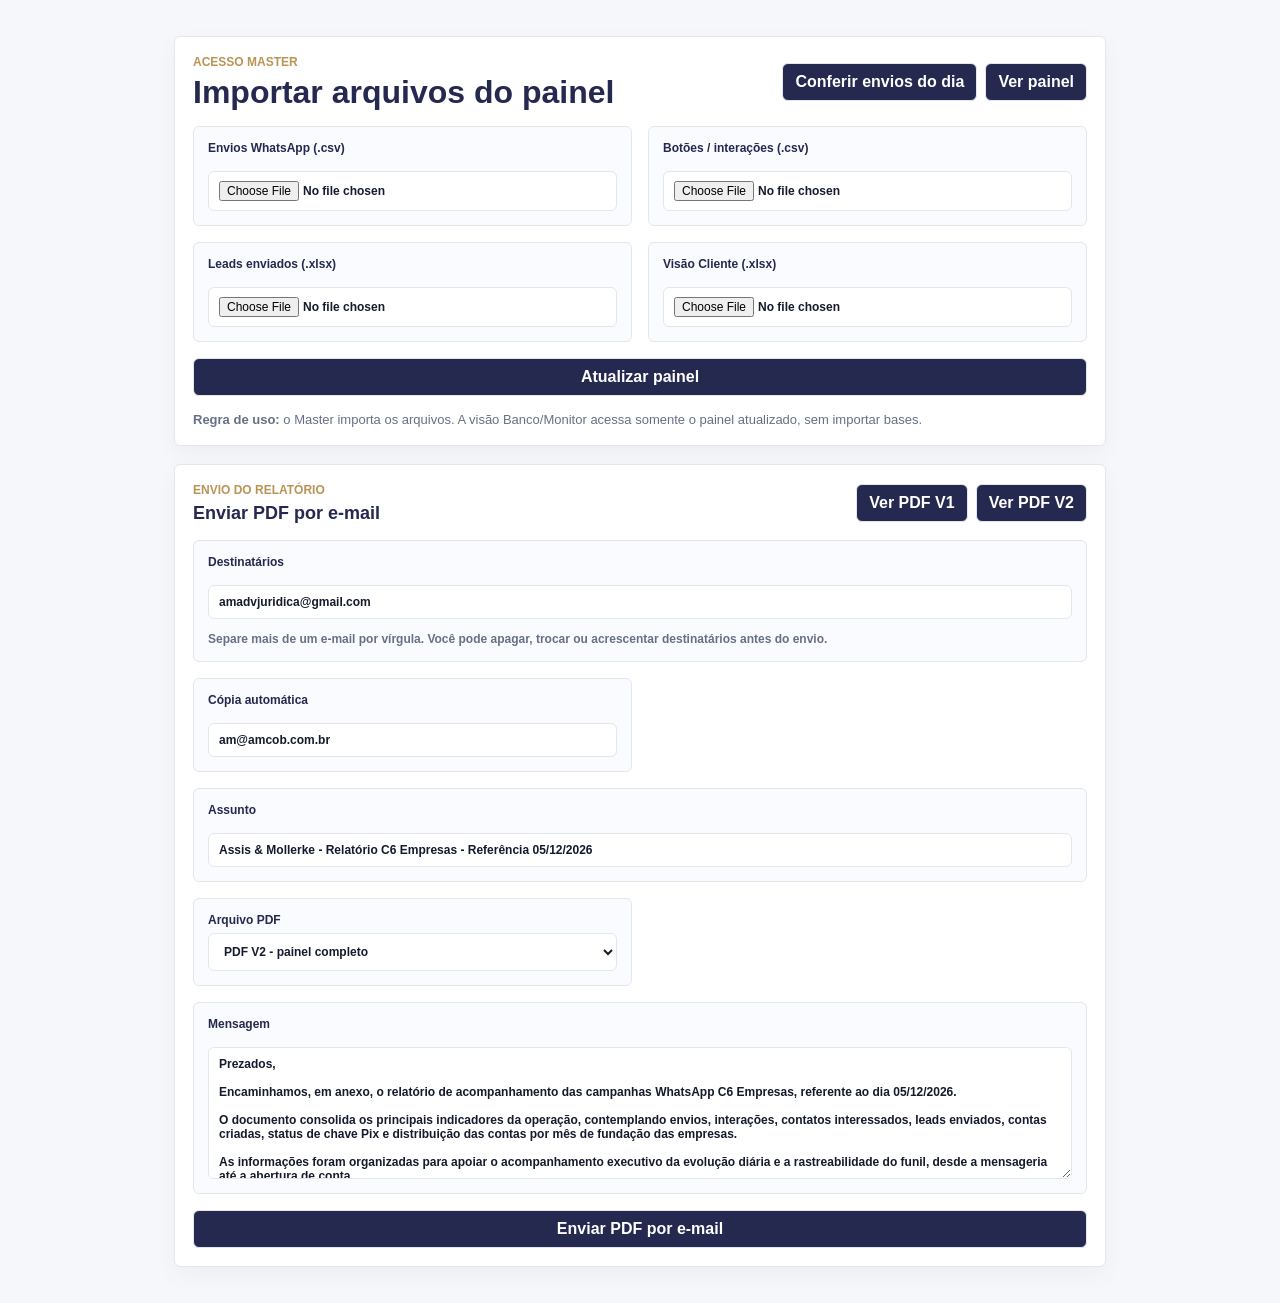
==== web/master.html @ 71267ca9 "Publica painel C6 Empresas" ====
<!doctype html>
<html lang="pt-BR">
  <head>
    <meta charset="utf-8" />
    <meta name="viewport" content="width=device-width, initial-scale=1" />
    <title>Master | Importação C6 Empresas</title>
    <link rel="stylesheet" href="styles.css" />
  </head>
  <body class="master-page">
    <main class="master-main">
      <section class="panel master-panel">
        <div class="section-head">
          <div>
            <p class="eyebrow">Acesso Master</p>
            <h1>Importar arquivos do painel</h1>
          </div>
          <div class="pdf-actions">
            <a class="link-button" href="/envios-dia">Conferir envios do dia</a>
            <a class="link-button" href="/index.html">Ver painel</a>
          </div>
        </div>
        <form action="/upload" method="post" enctype="multipart/form-data" class="upload-form">
          <label>Envios WhatsApp (.csv)<input type="file" name="envios" accept=".csv" required /></label>
          <label>Botões / interações (.csv)<input type="file" name="botoes" accept=".csv" required /></label>
          <label>Leads enviados (.xlsx)<input type="file" name="leads" accept=".xlsx" required /></label>
          <label>Visão Cliente (.xlsx)<input type="file" name="visao" accept=".xlsx" required /></label>
          <button type="submit">Atualizar painel</button>
        </form>
        <div class="master-note">
          <strong>Regra de uso:</strong> o Master importa os arquivos. A visão Banco/Monitor acessa somente o painel atualizado, sem importar bases.
        </div>
      </section>

      <section class="panel master-panel email-panel" id="envio-email">
        <div class="section-head">
          <div>
            <p class="eyebrow">Envio do relatório</p>
            <h2>Enviar PDF por e-mail</h2>
          </div>
          <div class="pdf-actions">
            <a class="link-button" id="pdfV1Link" href="/relatorio_c6_empresas.pdf" target="_blank">Ver PDF V1</a>
            <a class="link-button" id="pdfV2Link" href="/relatorio_c6_empresas_v2.pdf" target="_blank">Ver PDF V2</a>
          </div>
        </div>
        <form action="/send-email" method="post" class="upload-form email-form">
          <label class="recipients-field">Destinatários
            <input type="text" name="to" value="amadvjuridica@gmail.com" required />
            <span class="field-hint">Separe mais de um e-mail por vírgula. Você pode apagar, trocar ou acrescentar destinatários antes do envio.</span>
          </label>
          <label>Cópia automática
            <input type="email" name="cc" value="am@amcob.com.br" readonly />
          </label>
          <label>Assunto
            <input type="text" name="subject" id="emailSubject" required />
          </label>
          <label>Arquivo PDF
            <select name="pdf_version">
              <option value="v2" selected>PDF V2 - painel completo</option>
              <option value="v1">PDF V1 - executivo</option>
            </select>
          </label>
          <label>Mensagem
            <textarea name="body" rows="8" id="emailBody" required></textarea>
          </label>
          <button type="submit">Enviar PDF por e-mail</button>
        </form>
      </section>
    </main>
    <script src="/data.js"></script>
    <script>
      const now = new Date();
      const date = now.toLocaleDateString("pt-BR");
      const rows = window.C6_DASHBOARD_DATA?.daily || [];
      const ref = rows.at(-1)?.date;
      const refStamp = ref ? ref.replaceAll("-", "") : "referencia";
      const refDate = ref ? new Date(`${ref}T12:00:00`).toLocaleDateString("pt-BR") : date;
      document.getElementById("pdfV1Link").href = `/relatorio_c6_empresas_${refStamp}.pdf`;
      document.getElementById("pdfV1Link").download = `Relatorio_C6_Empresas_${refStamp}.pdf`;
      document.getElementById("pdfV2Link").href = `/relatorio_c6_empresas_v2_${refStamp}.pdf`;
      document.getElementById("pdfV2Link").download = `Relatorio_C6_Empresas_V2_${refStamp}.pdf`;
      document.getElementById("emailSubject").value = `Assis & Mollerke - Relatório C6 Empresas - Referência ${refDate}`;
      document.getElementById("emailBody").value =
        `Prezados,

Encaminhamos, em anexo, o relatório de acompanhamento das campanhas WhatsApp C6 Empresas, referente ao dia ${refDate}.

O documento consolida os principais indicadores da operação, contemplando envios, interações, contatos interessados, leads enviados, contas criadas, status de chave Pix e distribuição das contas por mês de fundação das empresas.

As informações foram organizadas para apoiar o acompanhamento executivo da evolução diária e a rastreabilidade do funil, desde a mensageria até a abertura de conta.

Ressaltamos que este material é confidencial e destinado exclusivamente aos destinatários autorizados.

Atenciosamente,
Assis & Mollerke`;
    </script>
  </body>
</html>
---- web/styles.css ----
:root {
  --navy: #25284f;
  --ink: #151b2d;
  --muted: #667085;
  --line: #e2e6ef;
  --paper: #ffffff;
  --bg: #f6f7fa;
  --gold: #b89455;
  --green: #14845a;
  --red: #b23a48;
  --blue: #285f9f;
  --slate: #465166;
}

* {
  box-sizing: border-box;
}

body {
  margin: 0;
  background: var(--bg);
  color: var(--ink);
  font-family: "Aptos", "Segoe UI", Roboto, Arial, sans-serif;
  letter-spacing: 0;
}

.sidebar {
  position: fixed;
  inset: 0 auto 0 0;
  width: 248px;
  background: var(--paper);
  border-right: 1px solid var(--line);
  padding: 24px 18px;
  display: flex;
  flex-direction: column;
  gap: 24px;
}

.brand {
  border-bottom: 1px solid var(--line);
  padding-bottom: 18px;
}

.brand img {
  width: 100%;
  display: block;
}

nav {
  display: grid;
  gap: 6px;
}

nav a {
  color: var(--slate);
  text-decoration: none;
  padding: 10px 12px;
  border-radius: 6px;
  font-size: 14px;
}

nav a:hover {
  background: #eef1f6;
  color: var(--navy);
}

.confidential {
  margin-top: auto;
  border: 1px solid var(--gold);
  color: var(--navy);
  font-weight: 700;
  text-align: center;
  padding: 10px;
  font-size: 12px;
  letter-spacing: 1px;
}

main {
  margin-left: 248px;
  padding: 30px;
}

.topbar {
  display: flex;
  justify-content: space-between;
  gap: 24px;
  align-items: flex-start;
  margin-bottom: 18px;
}

.eyebrow {
  margin: 0 0 6px;
  color: var(--gold);
  font-size: 12px;
  font-weight: 700;
  text-transform: uppercase;
}

h1,
h2 {
  margin: 0;
  color: var(--navy);
}

h1 {
  font-size: 32px;
  line-height: 1.08;
  font-weight: 750;
}

h2 {
  font-size: 18px;
  font-weight: 750;
}

.subtitle {
  color: var(--muted);
  margin: 8px 0 0;
}

.filters {
  display: flex;
  align-items: end;
  justify-content: flex-end;
  gap: 10px;
  flex-wrap: wrap;
}

label {
  color: var(--muted);
  display: grid;
  gap: 6px;
  font-size: 12px;
}

select,
button {
  border: 1px solid var(--line);
  background: var(--paper);
  color: var(--ink);
  border-radius: 6px;
  min-height: 38px;
  padding: 8px 11px;
  font: inherit;
}

input,
textarea {
  border: 1px solid var(--line);
  background: var(--paper);
  color: var(--ink);
  border-radius: 6px;
  padding: 9px 10px;
  font: inherit;
}

button {
  cursor: pointer;
  font-weight: 700;
}

.link-button {
  border: 1px solid var(--line);
  background: var(--navy);
  color: #fff;
  border-radius: 6px;
  min-height: 38px;
  padding: 9px 12px;
  text-decoration: none;
  font-weight: 700;
  display: inline-flex;
  align-items: center;
}

.pdf-actions {
  display: flex;
  gap: 8px;
  flex-wrap: wrap;
  justify-content: flex-end;
}

button:hover {
  border-color: var(--gold);
}

#pdfBtn,
#bankModeBtn {
  background: var(--navy);
  color: #fff;
}

.summary-strip,
.kpi-grid,
.two-col,
.hours-layout,
.total-grid {
  display: grid;
  gap: 14px;
}

.summary-strip {
  grid-template-columns: repeat(3, 1fr);
  margin-bottom: 18px;
}

.summary-strip div,
.kpi,
.panel {
  background: var(--paper);
  border: 1px solid var(--line);
  border-radius: 6px;
  box-shadow: 0 8px 24px rgba(21, 27, 45, 0.04);
}

.summary-strip div {
  padding: 14px 16px;
}

.summary-strip span,
.kpi span,
.total-card span {
  display: block;
  color: var(--muted);
  font-size: 12px;
  margin-bottom: 4px;
}

.summary-strip strong {
  color: var(--navy);
}

.kpi-grid {
  grid-template-columns: repeat(3, 1fr);
  margin-bottom: 18px;
}

.kpi {
  padding: 17px;
}

.kpi strong {
  display: block;
  font-size: 28px;
  line-height: 1;
  color: var(--navy);
  font-weight: 760;
}

.delta {
  margin-top: 10px;
  font-size: 13px;
  color: var(--muted);
}

.delta.up {
  color: var(--green);
}

.delta.down {
  color: var(--red);
}

.panel {
  padding: 18px;
  margin-bottom: 18px;
}

.section-head {
  display: flex;
  align-items: center;
  justify-content: space-between;
  gap: 16px;
  margin-bottom: 16px;
}

.export-btn {
  min-width: 72px;
  color: var(--navy);
}

.funnel {
  display: grid;
  grid-template-columns: repeat(9, 1fr);
  gap: 10px;
  align-items: stretch;
}

.funnel-step {
  border: 1px solid var(--line);
  border-top: 4px solid var(--blue);
  border-radius: 6px;
  padding: 14px;
  min-height: 102px;
}

.funnel-step:nth-child(5),
.funnel-step:nth-child(6),
.funnel-step:nth-child(7) {
  border-top-color: var(--gold);
}

.funnel-step span {
  color: var(--muted);
  font-size: 12px;
}

.funnel-step strong {
  display: block;
  color: var(--navy);
  font-size: 22px;
  margin-top: 8px;
}

.chart-wrap {
  width: 100%;
  overflow: hidden;
}

svg {
  width: 100%;
  min-height: 280px;
  display: block;
}

.axis {
  stroke: var(--line);
  stroke-width: 1;
}

.line-open {
  fill: none;
  stroke: var(--gold);
  stroke-width: 3;
}

.line-indicated {
  fill: none;
  stroke: var(--blue);
  stroke-width: 3;
}

.chart-label {
  fill: var(--muted);
  font-size: 12px;
}

.two-col {
  grid-template-columns: minmax(0, 1.25fr) minmax(320px, 0.75fr);
}

.bar-list {
  display: grid;
  gap: 12px;
}

.bar-row {
  display: grid;
  grid-template-columns: minmax(190px, 0.9fr) 1fr minmax(220px, auto);
  align-items: center;
  gap: 12px;
  font-size: 13px;
}

.bar-track {
  height: 10px;
  background: #eef1f6;
  border-radius: 999px;
  overflow: hidden;
}

.bar-fill {
  height: 100%;
  background: var(--blue);
}

.total-grid {
  grid-template-columns: repeat(2, 1fr);
}

.total-card {
  border: 1px solid var(--line);
  border-radius: 6px;
  padding: 12px;
}

.total-card strong {
  color: var(--navy);
  font-size: 22px;
}

.table-wrap {
  overflow: auto;
  max-height: 500px;
  border: 1px solid var(--line);
  border-radius: 6px;
}

.table-wrap.tall {
  max-height: 620px;
}

table {
  width: 100%;
  border-collapse: collapse;
  font-size: 12.5px;
  background: #fff;
}

.total-row td {
  background: #eef1f7;
  color: var(--navy);
  font-weight: 700;
  border-top: 2px solid var(--navy);
}

th,
td {
  padding: 10px 12px;
  border-bottom: 1px solid var(--line);
  text-align: left;
  white-space: nowrap;
}

th {
  position: sticky;
  top: 0;
  background: #f7f8fb;
  color: var(--navy);
  z-index: 1;
  font-size: 11px;
  text-transform: uppercase;
}

td.num,
th.num {
  text-align: right;
}

.hours-layout {
  grid-template-columns: 1fr 320px;
}

.hour-ranking {
  border: 1px solid var(--line);
  border-radius: 6px;
  padding: 10px;
  background: #fff;
  display: grid;
  gap: 10px;
}

.rank-row {
  display: grid;
  grid-template-columns: 34px 1fr;
  gap: 10px;
  align-items: center;
}

.rank-pos {
  width: 30px;
  height: 30px;
  display: grid;
  place-items: center;
  border-radius: 50%;
  background: #f0f2f7;
  color: var(--navy);
  font-weight: 750;
  font-size: 12px;
}

.rank-main {
  min-width: 0;
}

.rank-top {
  display: flex;
  justify-content: space-between;
  gap: 12px;
  font-size: 13px;
}

.rank-top strong {
  color: var(--navy);
}

.rank-track {
  height: 8px;
  background: #eef1f6;
  border-radius: 99px;
  overflow: hidden;
  margin: 6px 0;
}

.rank-track div {
  height: 100%;
  background: var(--gold);
}

.rank-sub {
  color: var(--muted);
  font-size: 12px;
}

.insights {
  display: grid;
  align-content: start;
  gap: 12px;
}

.insight {
  border-left: 4px solid var(--gold);
  background: #faf8f3;
  padding: 12px;
  border-radius: 0 6px 6px 0;
}

.executive {
  display: grid;
  grid-template-columns: repeat(3, 1fr);
  gap: 12px;
}

.exec-card {
  border: 1px solid var(--line);
  padding: 14px;
  border-radius: 8px;
}

.exec-card strong {
  display: block;
  color: var(--navy);
  margin-bottom: 6px;
}

.notes {
  color: var(--muted);
  font-size: 12px;
  margin-bottom: 24px;
}

.footer-note {
  border-top: 1px solid var(--line);
  color: var(--muted);
  font-size: 12px;
  padding: 18px 2px 8px;
  margin-top: 8px;
  text-align: center;
}

.footer-note strong {
  color: var(--navy);
}

.bank-mode .export-btn {
  display: none;
}

.monitor-route #bankModeBtn {
  display: none;
}

.master-page {
  background: #f6f7fa;
}

.master-main {
  max-width: 980px;
  margin: 0 auto;
  padding: 36px 24px;
}

.master-panel {
  margin: 0;
}

.upload-form {
  display: grid;
  grid-template-columns: repeat(2, 1fr);
  gap: 16px;
}

.upload-form label {
  border: 1px solid var(--line);
  border-radius: 6px;
  padding: 14px;
  background: #fafbfe;
  color: var(--navy);
  font-weight: 700;
}

.upload-form input {
  margin-top: 10px;
  width: 100%;
}

.upload-form textarea {
  margin-top: 10px;
  width: 100%;
  resize: vertical;
}

.upload-form .field-hint {
  display: block;
  margin-top: 6px;
  color: var(--muted);
  font-size: 12px;
  line-height: 1.35;
}

.email-panel {
  margin-top: 18px;
}

.email-form .recipients-field {
  grid-column: 1 / -1;
}

.email-form label:nth-child(3),
.email-form label:nth-child(5) {
  grid-column: 1 / -1;
}

.upload-form button {
  grid-column: 1 / -1;
  background: var(--navy);
  color: #fff;
}

.master-note {
  margin-top: 16px;
  color: var(--muted);
  font-size: 13px;
}

@media (max-width: 1100px) {
  .sidebar {
    position: static;
    width: auto;
    padding: 14px 18px;
    gap: 12px;
  }

  .brand {
    border-bottom: 0;
    padding-bottom: 0;
  }

  .brand img {
    max-width: 210px;
    margin: 0 auto;
  }

  nav {
    display: flex;
    overflow-x: auto;
    padding-bottom: 4px;
  }

  nav a {
    white-space: nowrap;
    flex: 0 0 auto;
  }

  .confidential {
    display: none;
  }

  main {
    margin-left: 0;
    padding: 18px;
  }

  .topbar,
  .two-col,
  .hours-layout {
    grid-template-columns: 1fr;
    display: grid;
  }

  .kpi-grid,
  .summary-strip,
  .funnel,
  .executive {
    grid-template-columns: repeat(2, 1fr);
  }

  .topbar {
    gap: 14px;
    margin-bottom: 14px;
  }

  h1 {
    font-size: 26px;
  }

  .filters {
    justify-content: start;
  }
}

@media (max-width: 700px) {
  body {
    background: #fff;
  }

  .sidebar {
    border-right: 0;
    border-bottom: 1px solid var(--line);
  }

  main {
    padding: 14px 12px 24px;
  }

  .kpi-grid,
  .summary-strip,
  .funnel,
  .executive,
  .total-grid {
    grid-template-columns: 1fr;
  }

  .summary-strip {
    gap: 8px;
    margin-bottom: 12px;
  }

  .summary-strip div {
    padding: 11px 12px;
  }

  .filters {
    justify-content: stretch;
    width: 100%;
    display: grid;
    grid-template-columns: 1fr 1fr;
    gap: 8px;
  }

  .filters label,
  .filters button,
  .filters select {
    width: 100%;
  }

  #pdfBtn {
    grid-column: span 1;
  }

  h1 {
    font-size: 23px;
  }

  h2 {
    font-size: 16px;
  }

  .panel {
    padding: 13px;
    margin-bottom: 12px;
    border-radius: 0;
    border-left: 0;
    border-right: 0;
    box-shadow: none;
  }

  .kpi-grid {
    gap: 8px;
    margin-bottom: 12px;
  }

  .kpi {
    padding: 13px;
    box-shadow: none;
  }

  .kpi strong {
    font-size: 25px;
  }

  .funnel {
    gap: 8px;
  }

  .funnel-step {
    min-height: auto;
    display: grid;
    grid-template-columns: 1fr auto;
    align-items: end;
    gap: 6px;
  }

  .funnel-step strong {
    text-align: right;
  }

  svg {
    min-height: 230px;
  }

  .bar-row {
    grid-template-columns: 70px 1fr;
  }

  .bar-row span {
    grid-column: 1 / -1;
    color: var(--muted);
  }

  .table-wrap {
    max-height: 420px;
    border-radius: 0;
    margin-left: -13px;
    margin-right: -13px;
    border-left: 0;
    border-right: 0;
  }

  th,
  td {
    padding: 9px 10px;
    font-size: 12px;
  }

  .hours-layout {
    gap: 10px;
  }

  .rank-top {
    display: grid;
    gap: 2px;
  }

  .rank-sub {
    font-size: 11px;
  }

  .executive {
    gap: 8px;
  }

  .footer-note {
    padding-bottom: 18px;
  }
}

@media print {
  body {
    background: #fff;
  }

  .sidebar,
  .filters,
  .export-btn {
    display: none !important;
  }

  main {
    margin: 0;
    padding: 0;
  }

  .panel,
  .summary-strip div,
  .kpi {
    break-inside: avoid;
  }

  .table-wrap {
    max-height: none;
    overflow: visible;
  }
}
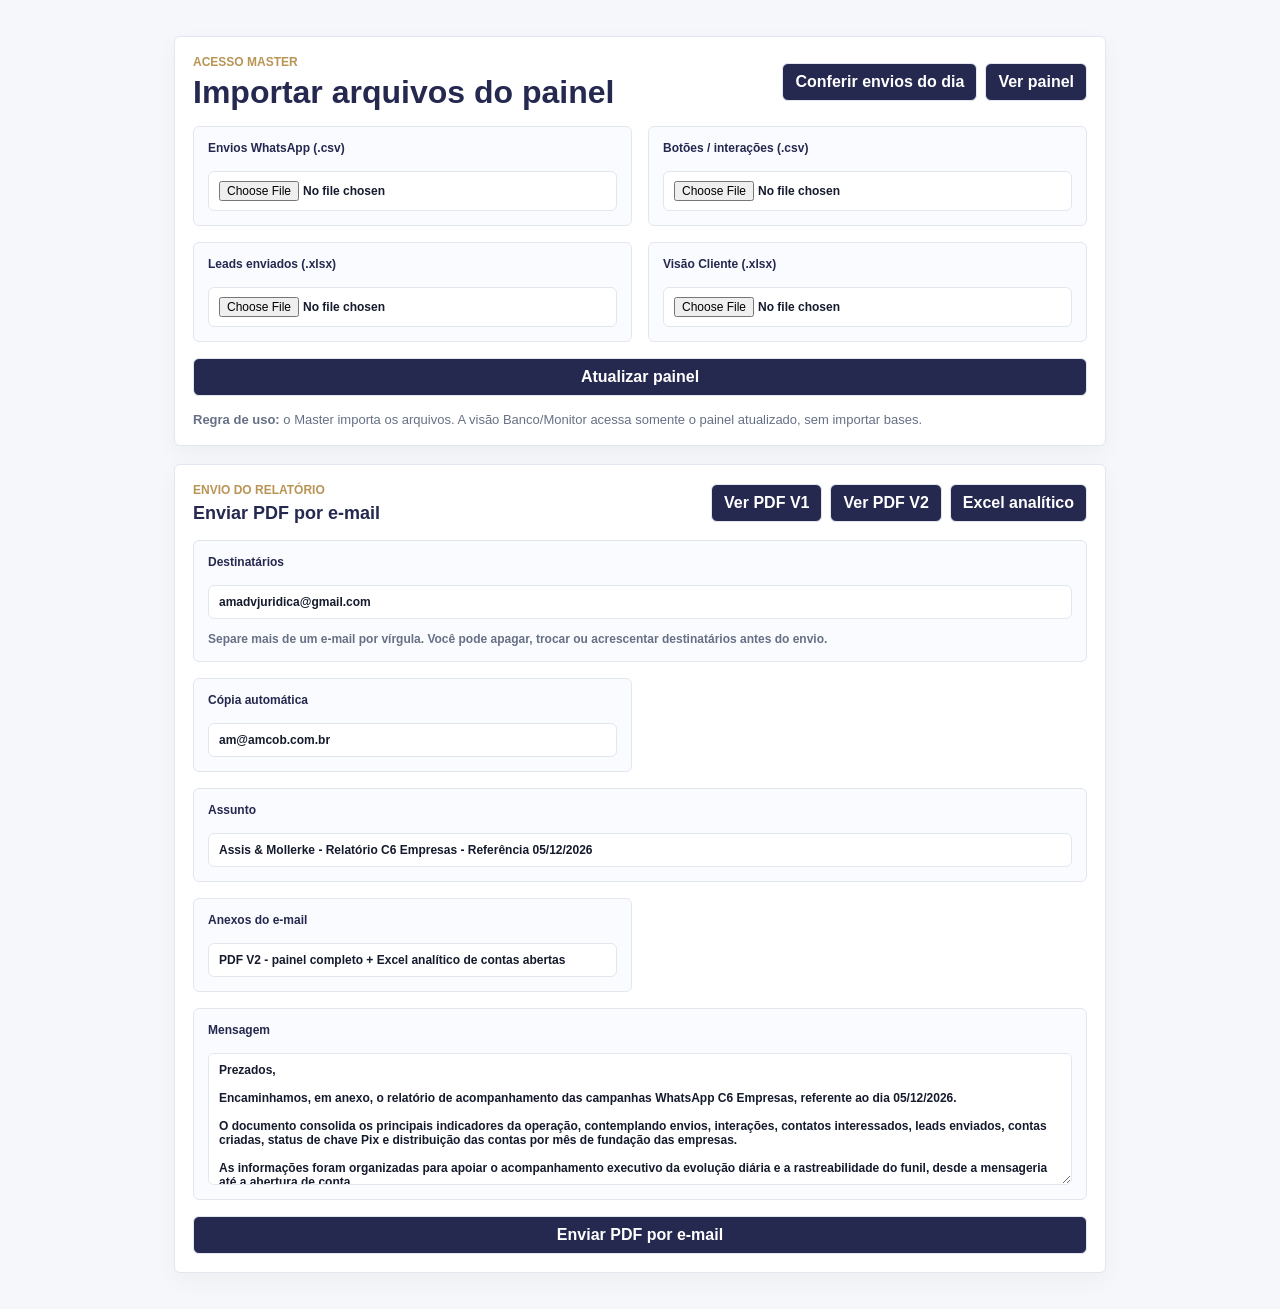
==== commit 30db5c16: "Adiciona Excel analitico de contas abertas" ====
--- a/web/master.html
+++ b/web/master.html
@@ -40,6 +40,7 @@
           <div class="pdf-actions">
             <a class="link-button" id="pdfV1Link" href="/relatorio_c6_empresas.pdf" target="_blank">Ver PDF V1</a>
             <a class="link-button" id="pdfV2Link" href="/relatorio_c6_empresas_v2.pdf" target="_blank">Ver PDF V2</a>
+            <a class="link-button" id="analyticExcelLink" href="/relatorio_analitico_contas_abertas.xlsx" target="_blank">Excel analítico</a>
           </div>
         </div>
         <form action="/send-email" method="post" class="upload-form email-form">
@@ -53,11 +54,9 @@
           <label>Assunto
             <input type="text" name="subject" id="emailSubject" required />
           </label>
-          <label>Arquivo PDF
-            <select name="pdf_version">
-              <option value="v2" selected>PDF V2 - painel completo</option>
-              <option value="v1">PDF V1 - executivo</option>
-            </select>
+          <label>Anexos do e-mail
+            <input type="text" value="PDF V2 - painel completo + Excel analítico de contas abertas" readonly />
+            <input type="hidden" name="pdf_version" value="v2" />
           </label>
           <label>Mensagem
             <textarea name="body" rows="8" id="emailBody" required></textarea>
@@ -78,6 +77,8 @@
       document.getElementById("pdfV1Link").download = `Relatorio_C6_Empresas_${refStamp}.pdf`;
       document.getElementById("pdfV2Link").href = `/relatorio_c6_empresas_v2_${refStamp}.pdf`;
       document.getElementById("pdfV2Link").download = `Relatorio_C6_Empresas_V2_${refStamp}.pdf`;
+      document.getElementById("analyticExcelLink").href = `/relatorio_analitico_contas_abertas_${refStamp}.xlsx`;
+      document.getElementById("analyticExcelLink").download = `Relatorio_Analitico_Contas_Abertas_${refStamp}.xlsx`;
       document.getElementById("emailSubject").value = `Assis & Mollerke - Relatório C6 Empresas - Referência ${refDate}`;
       document.getElementById("emailBody").value =
         `Prezados,
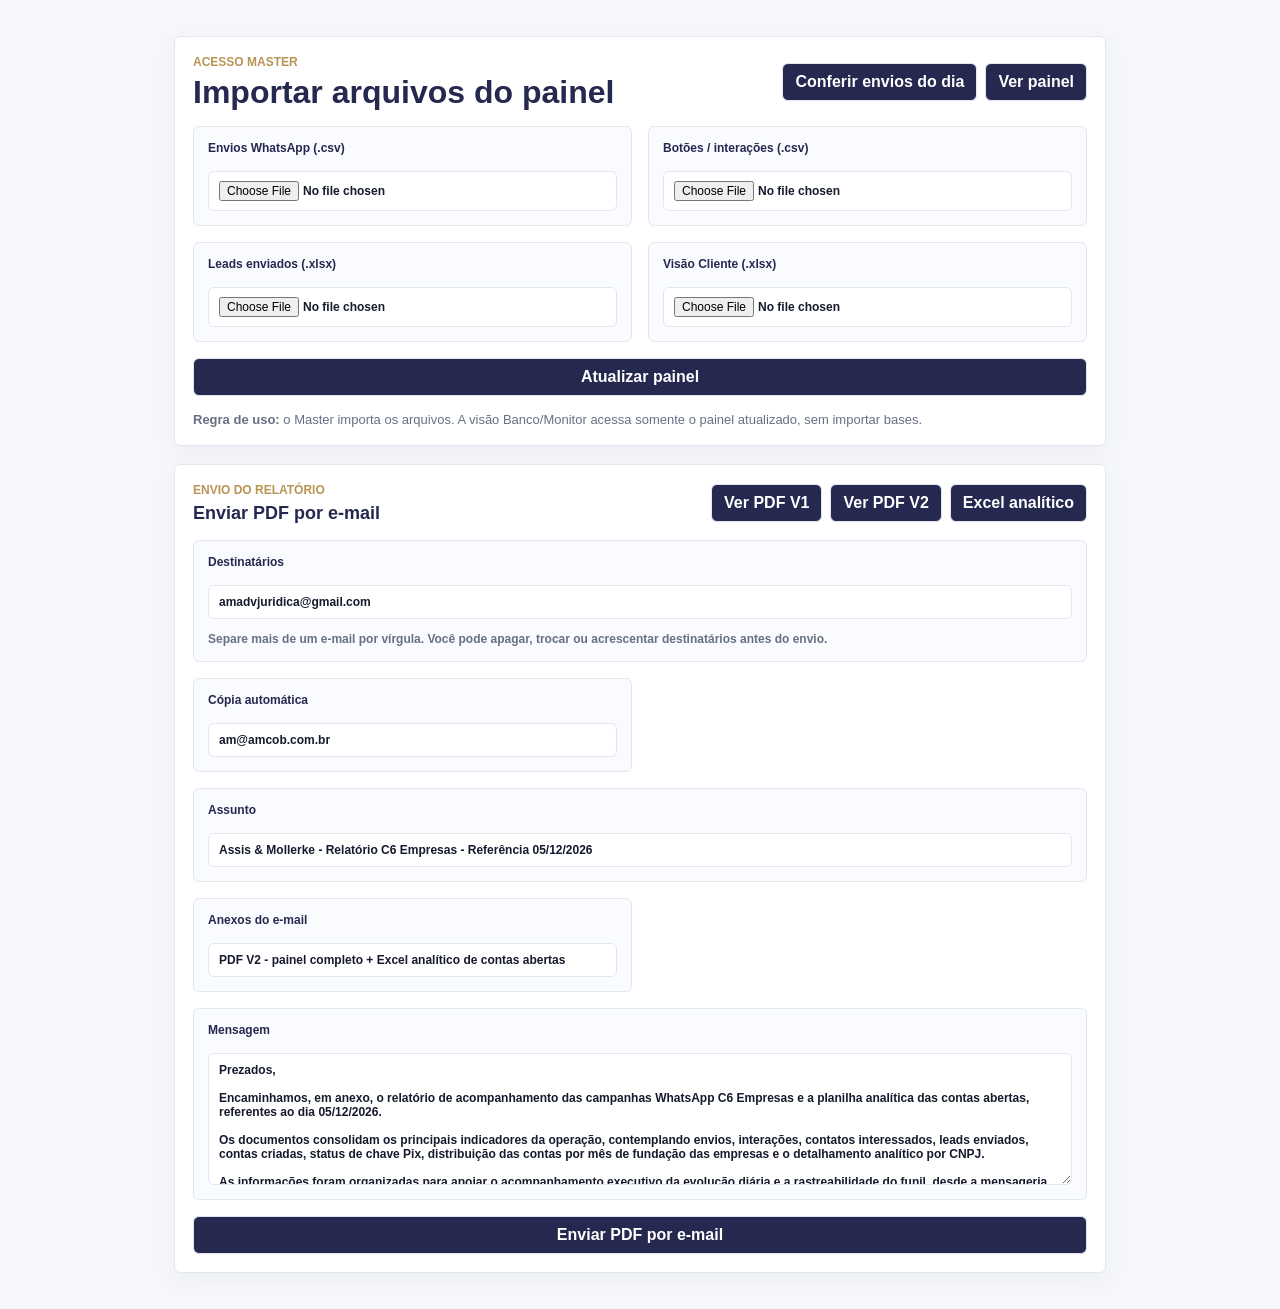
==== commit ed78b319: "Alinha analitico com mes do PDF" ====
--- a/web/master.html
+++ b/web/master.html
@@ -83,9 +83,9 @@
       document.getElementById("emailBody").value =
         `Prezados,
 
-Encaminhamos, em anexo, o relatório de acompanhamento das campanhas WhatsApp C6 Empresas, referente ao dia ${refDate}.
+Encaminhamos, em anexo, o relatório de acompanhamento das campanhas WhatsApp C6 Empresas e a planilha analítica das contas abertas, referentes ao dia ${refDate}.
 
-O documento consolida os principais indicadores da operação, contemplando envios, interações, contatos interessados, leads enviados, contas criadas, status de chave Pix e distribuição das contas por mês de fundação das empresas.
+Os documentos consolidam os principais indicadores da operação, contemplando envios, interações, contatos interessados, leads enviados, contas criadas, status de chave Pix, distribuição das contas por mês de fundação das empresas e o detalhamento analítico por CNPJ.
 
 As informações foram organizadas para apoiar o acompanhamento executivo da evolução diária e a rastreabilidade do funil, desde a mensageria até a abertura de conta.
 
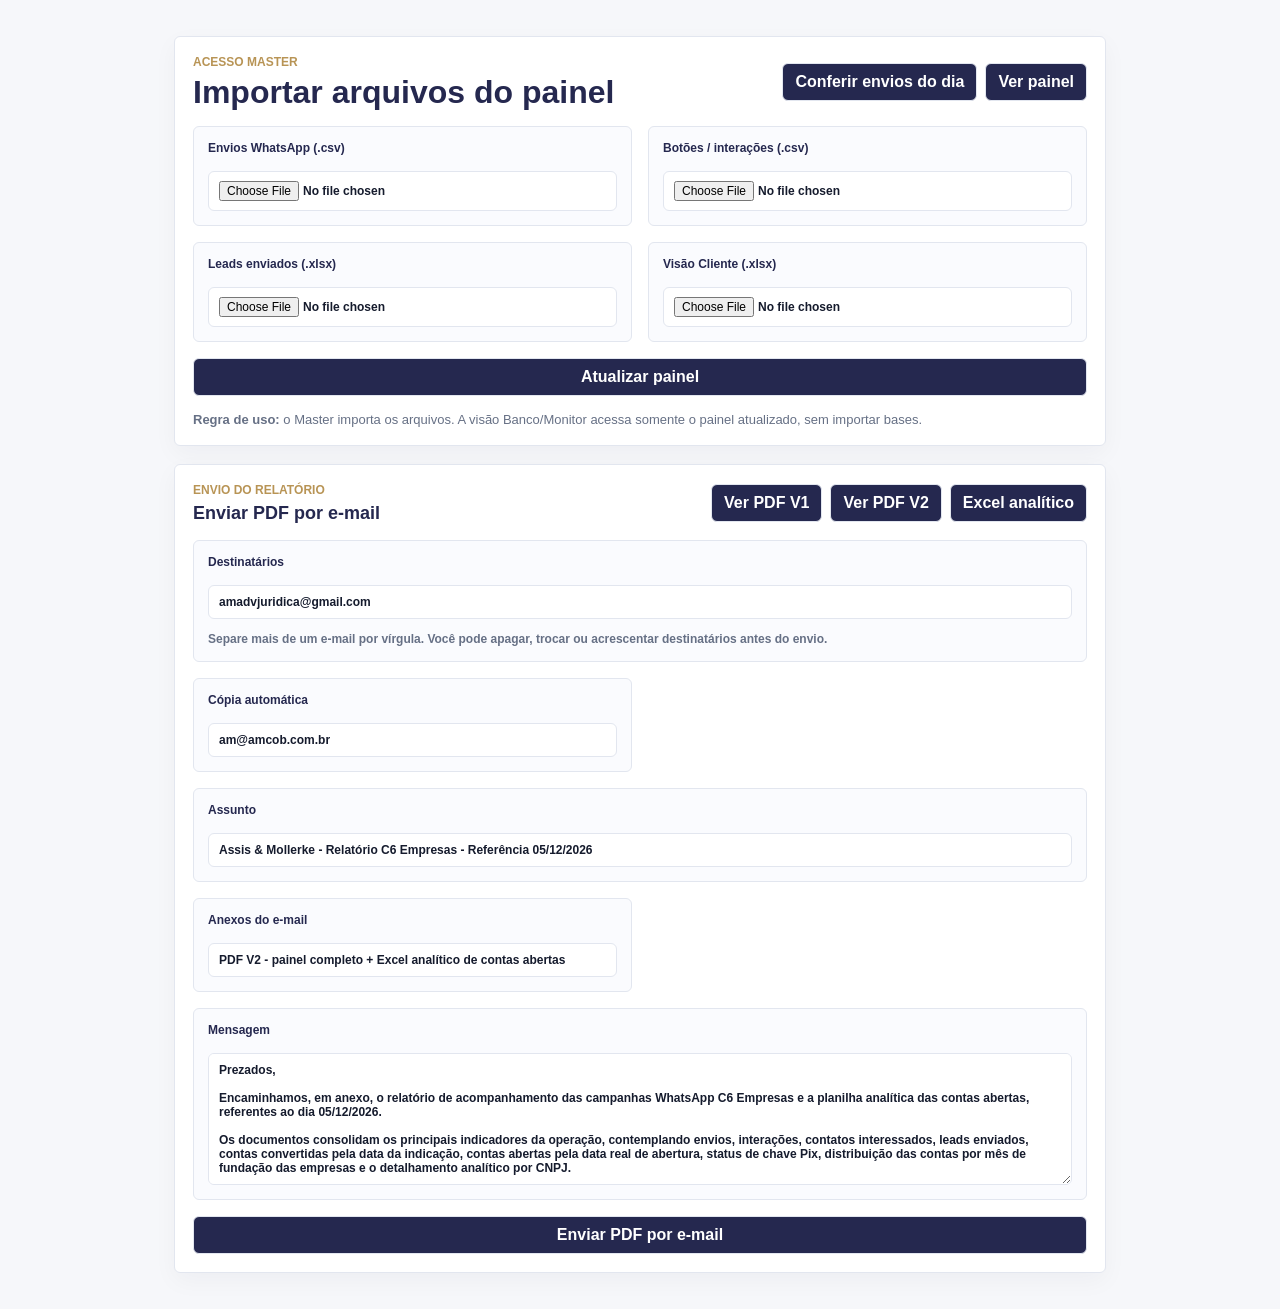
==== commit 67582727: "Adiciona metricas de conversao e abertura" ====
--- a/web/master.html
+++ b/web/master.html
@@ -85,7 +85,7 @@
 
 Encaminhamos, em anexo, o relatório de acompanhamento das campanhas WhatsApp C6 Empresas e a planilha analítica das contas abertas, referentes ao dia ${refDate}.
 
-Os documentos consolidam os principais indicadores da operação, contemplando envios, interações, contatos interessados, leads enviados, contas criadas, status de chave Pix, distribuição das contas por mês de fundação das empresas e o detalhamento analítico por CNPJ.
+Os documentos consolidam os principais indicadores da operação, contemplando envios, interações, contatos interessados, leads enviados, contas convertidas pela data da indicação, contas abertas pela data real de abertura, status de chave Pix, distribuição das contas por mês de fundação das empresas e o detalhamento analítico por CNPJ.
 
 As informações foram organizadas para apoiar o acompanhamento executivo da evolução diária e a rastreabilidade do funil, desde a mensageria até a abertura de conta.
 
